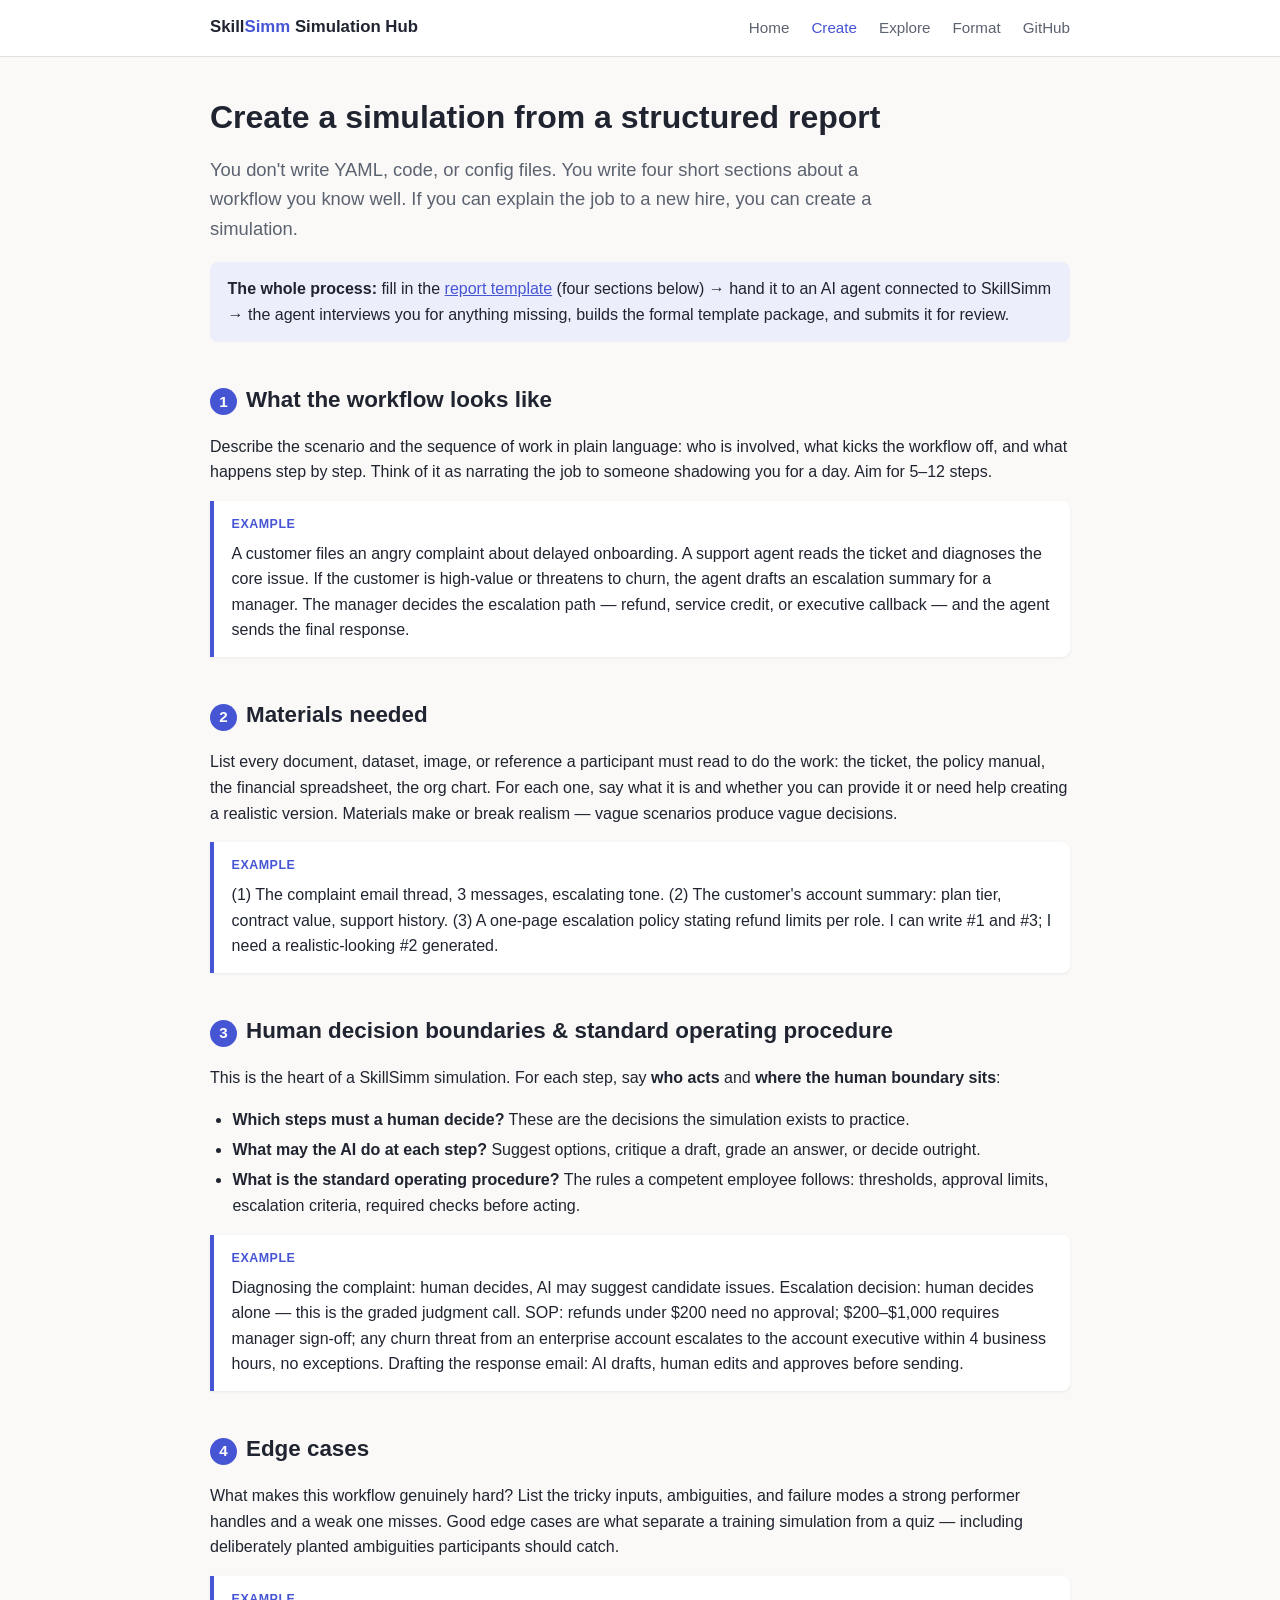
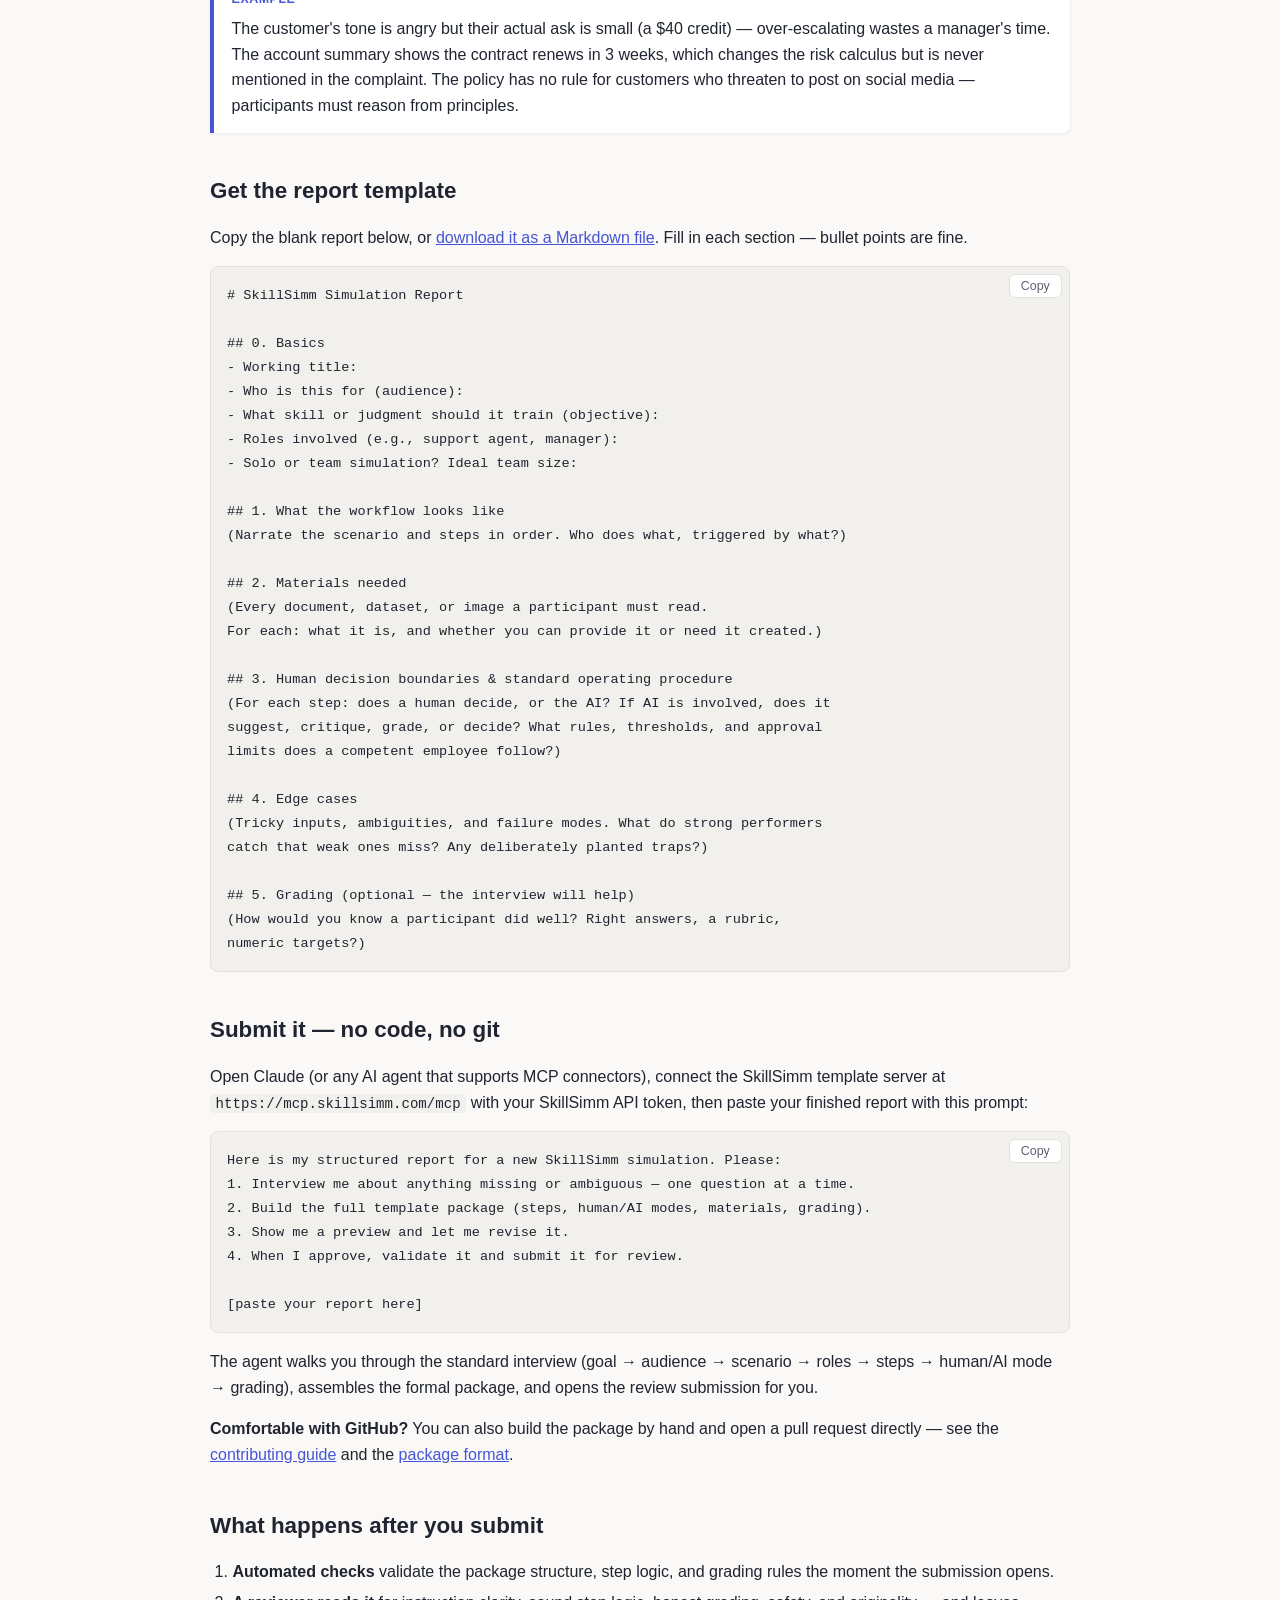
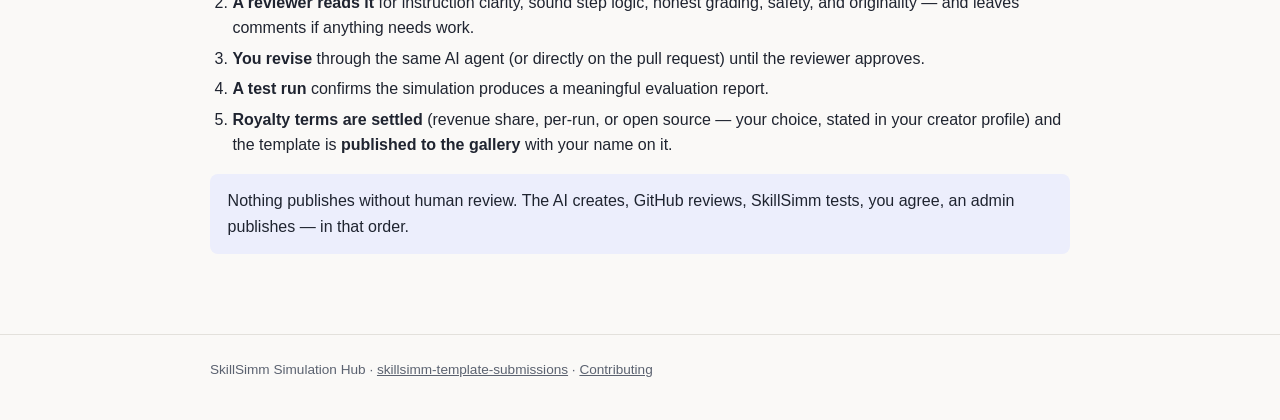
==== docs/create.html @ a235e556 "Add Simulation Hub GitHub Pages site (docs/) Landing, no-code creator guide (structured report), cur" ====
<!DOCTYPE html>
<html lang="en">
<head>
  <meta charset="utf-8">
  <meta name="viewport" content="width=device-width, initial-scale=1">
  <title>Create a simulation — SkillSimm Simulation Hub</title>
  <meta name="description" content="Create a SkillSimm simulation without writing code: fill in a four-section structured report and submit it through an AI agent.">
  <link rel="icon" href="data:image/svg+xml,<svg xmlns=%22http://www.w3.org/2000/svg%22 viewBox=%220 0 100 100%22><text y=%22.9em%22 font-size=%2290%22>🧩</text></svg>">
  <link rel="stylesheet" href="assets/style.css">
</head>
<body>
  <header class="site">
    <div class="wrap">
      <a class="brand" href="index.html">Skill<span>Simm</span> Simulation Hub</a>
      <nav class="site">
        <a href="index.html">Home</a>
        <a href="create.html" aria-current="page">Create</a>
        <a href="explore.html">Explore</a>
        <a href="format.html">Format</a>
        <a href="https://github.com/SkillSimm/skillsimm-template-submissions">GitHub</a>
      </nav>
    </div>
  </header>

  <main>
    <div class="wrap">
      <h1>Create a simulation from a structured report</h1>
      <p class="lede">
        You don't write YAML, code, or config files. You write four short
        sections about a workflow you know well. If you can explain the job to
        a new hire, you can create a simulation.
      </p>

      <div class="callout">
        <strong>The whole process:</strong> fill in the
        <a href="report-template.md" download>report template</a> (four sections
        below) → hand it to an AI agent connected to SkillSimm → the agent
        interviews you for anything missing, builds the formal template package,
        and submits it for review.
      </div>

      <h2><span class="stepnum">1</span>What the workflow looks like</h2>
      <p>
        Describe the scenario and the sequence of work in plain language: who is
        involved, what kicks the workflow off, and what happens step by step.
        Think of it as narrating the job to someone shadowing you for a day.
        Aim for 5–12 steps.
      </p>
      <div class="example">
        <span class="label">Example</span>
        A customer files an angry complaint about delayed onboarding. A support
        agent reads the ticket and diagnoses the core issue. If the customer is
        high-value or threatens to churn, the agent drafts an escalation summary
        for a manager. The manager decides the escalation path — refund, service
        credit, or executive callback — and the agent sends the final response.
      </div>

      <h2><span class="stepnum">2</span>Materials needed</h2>
      <p>
        List every document, dataset, image, or reference a participant must
        read to do the work: the ticket, the policy manual, the financial
        spreadsheet, the org chart. For each one, say what it is and whether you
        can provide it or need help creating a realistic version. Materials make
        or break realism — vague scenarios produce vague decisions.
      </p>
      <div class="example">
        <span class="label">Example</span>
        (1) The complaint email thread, 3 messages, escalating tone.
        (2) The customer's account summary: plan tier, contract value, support
        history. (3) A one-page escalation policy stating refund limits per
        role. I can write #1 and #3; I need a realistic-looking #2 generated.
      </div>

      <h2><span class="stepnum">3</span>Human decision boundaries &amp; standard operating procedure</h2>
      <p>
        This is the heart of a SkillSimm simulation. For each step, say
        <strong>who acts</strong> and <strong>where the human boundary sits</strong>:
      </p>
      <ul>
        <li><strong>Which steps must a human decide?</strong> These are the decisions the simulation exists to practice.</li>
        <li><strong>What may the AI do at each step?</strong> Suggest options, critique a draft, grade an answer, or decide outright.</li>
        <li><strong>What is the standard operating procedure?</strong> The rules a competent employee follows: thresholds, approval limits, escalation criteria, required checks before acting.</li>
      </ul>
      <div class="example">
        <span class="label">Example</span>
        Diagnosing the complaint: human decides, AI may suggest candidate
        issues. Escalation decision: human decides alone — this is the graded
        judgment call. SOP: refunds under $200 need no approval; $200–$1,000
        requires manager sign-off; any churn threat from an enterprise account
        escalates to the account executive within 4 business hours, no
        exceptions. Drafting the response email: AI drafts, human edits and
        approves before sending.
      </div>

      <h2><span class="stepnum">4</span>Edge cases</h2>
      <p>
        What makes this workflow genuinely hard? List the tricky inputs,
        ambiguities, and failure modes a strong performer handles and a weak one
        misses. Good edge cases are what separate a training simulation from a
        quiz — including deliberately planted ambiguities participants should
        catch.
      </p>
      <div class="example">
        <span class="label">Example</span>
        The customer's tone is angry but their actual ask is small (a $40
        credit) — over-escalating wastes a manager's time. The account summary
        shows the contract renews in 3 weeks, which changes the risk calculus
        but is never mentioned in the complaint. The policy has no rule for
        customers who threaten to post on social media — participants must
        reason from principles.
      </div>

      <h2>Get the report template</h2>
      <p>
        Copy the blank report below, or
        <a href="report-template.md" download>download it as a Markdown file</a>.
        Fill in each section — bullet points are fine.
      </p>
      <div class="copy-block">
        <button class="copy" data-target="report-md">Copy</button>
<pre id="report-md"><code># SkillSimm Simulation Report

## 0. Basics
- Working title:
- Who is this for (audience):
- What skill or judgment should it train (objective):
- Roles involved (e.g., support agent, manager):
- Solo or team simulation? Ideal team size:

## 1. What the workflow looks like
(Narrate the scenario and steps in order. Who does what, triggered by what?)

## 2. Materials needed
(Every document, dataset, or image a participant must read.
For each: what it is, and whether you can provide it or need it created.)

## 3. Human decision boundaries &amp; standard operating procedure
(For each step: does a human decide, or the AI? If AI is involved, does it
suggest, critique, grade, or decide? What rules, thresholds, and approval
limits does a competent employee follow?)

## 4. Edge cases
(Tricky inputs, ambiguities, and failure modes. What do strong performers
catch that weak ones miss? Any deliberately planted traps?)

## 5. Grading (optional — the interview will help)
(How would you know a participant did well? Right answers, a rubric,
numeric targets?)
</code></pre>
      </div>

      <h2>Submit it — no code, no git</h2>
      <p>
        Open Claude (or any AI agent that supports MCP connectors), connect the
        SkillSimm template server at
        <code>https://mcp.skillsimm.com/mcp</code> with your SkillSimm API
        token, then paste your finished report with this prompt:
      </p>
      <div class="copy-block">
        <button class="copy" data-target="submit-prompt">Copy</button>
<pre id="submit-prompt"><code>Here is my structured report for a new SkillSimm simulation. Please:
1. Interview me about anything missing or ambiguous — one question at a time.
2. Build the full template package (steps, human/AI modes, materials, grading).
3. Show me a preview and let me revise it.
4. When I approve, validate it and submit it for review.

[paste your report here]</code></pre>
      </div>
      <p>
        The agent walks you through the standard interview
        (goal → audience → scenario → roles → steps → human/AI mode → grading),
        assembles the formal package, and opens the review submission for you.
      </p>
      <p>
        <strong>Comfortable with GitHub?</strong> You can also build the package
        by hand and open a pull request directly — see the
        <a href="https://github.com/SkillSimm/skillsimm-template-submissions/blob/main/CONTRIBUTING.md">contributing guide</a>
        and the <a href="format.html">package format</a>.
      </p>

      <h2>What happens after you submit</h2>
      <ol>
        <li><strong>Automated checks</strong> validate the package structure, step logic, and grading rules the moment the submission opens.</li>
        <li><strong>A reviewer reads it</strong> for instruction clarity, sound step logic, honest grading, safety, and originality — and leaves comments if anything needs work.</li>
        <li><strong>You revise</strong> through the same AI agent (or directly on the pull request) until the reviewer approves.</li>
        <li><strong>A test run</strong> confirms the simulation produces a meaningful evaluation report.</li>
        <li><strong>Royalty terms are settled</strong> (revenue share, per-run, or open source — your choice, stated in your creator profile) and the template is <strong>published to the gallery</strong> with your name on it.</li>
      </ol>

      <div class="callout">
        Nothing publishes without human review. The AI creates, GitHub reviews,
        SkillSimm tests, you agree, an admin publishes — in that order.
      </div>
    </div>
  </main>

  <footer class="site">
    <div class="wrap">
      SkillSimm Simulation Hub ·
      <a href="https://github.com/SkillSimm/skillsimm-template-submissions">skillsimm-template-submissions</a> ·
      <a href="https://github.com/SkillSimm/skillsimm-template-submissions/blob/main/CONTRIBUTING.md">Contributing</a>
    </div>
  </footer>

  <script>
    document.querySelectorAll("button.copy").forEach(function (btn) {
      btn.addEventListener("click", function () {
        var pre = document.getElementById(btn.dataset.target);
        navigator.clipboard.writeText(pre.textContent).then(function () {
          btn.textContent = "Copied!";
          setTimeout(function () { btn.textContent = "Copy"; }, 1500);
        });
      });
    });
  </script>
</body>
</html>
---- docs/assets/style.css ----
/* SkillSimm Simulation Hub — shared styles */

:root {
  --bg: #faf9f7;
  --surface: #ffffff;
  --text: #1f2430;
  --text-muted: #5b6270;
  --accent: #4655d4;
  --accent-soft: #eceefc;
  --border: #e3e1dc;
  --code-bg: #f1f0ec;
  --badge-community-bg: #fdf3e0;
  --badge-community-text: #8a5a11;
  --badge-verified-bg: #e4f4e8;
  --badge-verified-text: #1d6b37;
  --shadow: 0 1px 3px rgba(30, 34, 48, 0.07);
}

@media (prefers-color-scheme: dark) {
  :root {
    --bg: #16181e;
    --surface: #1e212a;
    --text: #e8e9ec;
    --text-muted: #a0a5b1;
    --accent: #8b96f0;
    --accent-soft: #272c45;
    --border: #32363f;
    --code-bg: #262933;
    --badge-community-bg: #3a3020;
    --badge-community-text: #e4b566;
    --badge-verified-bg: #1f3527;
    --badge-verified-text: #7fce97;
    --shadow: 0 1px 3px rgba(0, 0, 0, 0.35);
  }
}

* { box-sizing: border-box; }

body {
  margin: 0;
  background: var(--bg);
  color: var(--text);
  font-family: -apple-system, BlinkMacSystemFont, "Segoe UI", Roboto,
    "Helvetica Neue", Arial, sans-serif;
  line-height: 1.6;
  font-size: 16px;
}

/* ---------- layout ---------- */

.wrap {
  max-width: 900px;
  margin: 0 auto;
  padding: 0 1.25rem;
}

header.site {
  border-bottom: 1px solid var(--border);
  background: var(--surface);
}

header.site .wrap {
  display: flex;
  align-items: center;
  justify-content: space-between;
  flex-wrap: wrap;
  gap: 0.5rem;
  padding-top: 0.9rem;
  padding-bottom: 0.9rem;
}

.brand {
  font-weight: 700;
  font-size: 1.05rem;
  color: var(--text);
  text-decoration: none;
}

.brand span { color: var(--accent); }

nav.site a {
  color: var(--text-muted);
  text-decoration: none;
  margin-left: 1.1rem;
  font-size: 0.95rem;
}

nav.site a:hover, nav.site a[aria-current="page"] {
  color: var(--accent);
}

main { padding: 2.5rem 0 4rem; }

footer.site {
  border-top: 1px solid var(--border);
  color: var(--text-muted);
  font-size: 0.85rem;
  padding: 1.5rem 0 2.5rem;
}

footer.site a { color: var(--text-muted); }

/* ---------- typography ---------- */

h1 { font-size: 2rem; line-height: 1.25; margin: 0 0 0.75rem; }
h2 { font-size: 1.4rem; margin: 2.5rem 0 0.75rem; }
h3 { font-size: 1.1rem; margin: 1.75rem 0 0.5rem; }

p.lede {
  font-size: 1.15rem;
  color: var(--text-muted);
  max-width: 44rem;
}

a { color: var(--accent); }

ul, ol { padding-left: 1.4rem; }
li { margin: 0.3rem 0; }

/* ---------- components ---------- */

.btn {
  display: inline-block;
  background: var(--accent);
  color: #fff;
  padding: 0.6rem 1.2rem;
  border-radius: 8px;
  text-decoration: none;
  font-weight: 600;
  border: none;
  font-size: 1rem;
  cursor: pointer;
}

.btn.secondary {
  background: var(--accent-soft);
  color: var(--accent);
}

.btn:hover { filter: brightness(1.08); }

.card-grid {
  display: grid;
  grid-template-columns: repeat(auto-fit, minmax(260px, 1fr));
  gap: 1.25rem;
  margin: 1.5rem 0;
}

.card {
  background: var(--surface);
  border: 1px solid var(--border);
  border-radius: 12px;
  padding: 1.4rem;
  box-shadow: var(--shadow);
}

.card h2, .card h3 { margin-top: 0; }

.badge {
  display: inline-block;
  font-size: 0.75rem;
  font-weight: 600;
  padding: 0.15rem 0.6rem;
  border-radius: 999px;
  vertical-align: middle;
}

.badge.community { background: var(--badge-community-bg); color: var(--badge-community-text); }
.badge.verified  { background: var(--badge-verified-bg);  color: var(--badge-verified-text); }

.meta {
  color: var(--text-muted);
  font-size: 0.88rem;
  margin: 0.4rem 0;
}

.meta strong { color: var(--text); font-weight: 600; }

/* pipeline strip on the landing page */
.pipeline {
  display: flex;
  flex-wrap: wrap;
  gap: 0.6rem;
  align-items: center;
  margin: 1.25rem 0;
  padding: 0;
  list-style: none;
}

.pipeline li {
  background: var(--accent-soft);
  color: var(--accent);
  border-radius: 8px;
  padding: 0.45rem 0.9rem;
  font-weight: 600;
  font-size: 0.92rem;
  margin: 0;
}

.pipeline li::after {
  content: "";
}

.pipeline .arrow {
  background: none;
  color: var(--text-muted);
  padding: 0;
  font-weight: 400;
}

/* code + pre */
code {
  background: var(--code-bg);
  border-radius: 4px;
  padding: 0.1rem 0.35rem;
  font-size: 0.88em;
  font-family: ui-monospace, SFMono-Regular, Menlo, Consolas, monospace;
}

pre {
  background: var(--code-bg);
  border: 1px solid var(--border);
  border-radius: 8px;
  padding: 1rem;
  overflow-x: auto;
  line-height: 1.5;
}

pre code { background: none; padding: 0; font-size: 0.85rem; }

/* copy-block: pre with a copy button */
.copy-block { position: relative; }

.copy-block button.copy {
  position: absolute;
  top: 0.5rem;
  right: 0.5rem;
  font-size: 0.78rem;
  padding: 0.25rem 0.7rem;
  border-radius: 6px;
  border: 1px solid var(--border);
  background: var(--surface);
  color: var(--text-muted);
  cursor: pointer;
}

.copy-block button.copy:hover { color: var(--accent); border-color: var(--accent); }

/* tables */
.table-scroll { overflow-x: auto; }

table {
  border-collapse: collapse;
  width: 100%;
  margin: 1rem 0;
  font-size: 0.92rem;
}

th, td {
  text-align: left;
  padding: 0.55rem 0.8rem;
  border-bottom: 1px solid var(--border);
  vertical-align: top;
}

th { color: var(--text-muted); font-weight: 600; }

/* example / callout boxes */
.example {
  background: var(--surface);
  border-left: 4px solid var(--accent);
  border-radius: 0 8px 8px 0;
  padding: 0.9rem 1.1rem;
  margin: 1rem 0;
  box-shadow: var(--shadow);
}

.example .label {
  font-size: 0.78rem;
  font-weight: 700;
  letter-spacing: 0.04em;
  text-transform: uppercase;
  color: var(--accent);
  display: block;
  margin-bottom: 0.35rem;
}

.callout {
  background: var(--accent-soft);
  border-radius: 8px;
  padding: 0.9rem 1.1rem;
  margin: 1rem 0;
}

/* numbered step sections on create.html */
.stepnum {
  display: inline-flex;
  align-items: center;
  justify-content: center;
  width: 1.7rem;
  height: 1.7rem;
  border-radius: 50%;
  background: var(--accent);
  color: #fff;
  font-size: 0.95rem;
  font-weight: 700;
  margin-right: 0.55rem;
}

img { max-width: 100%; }
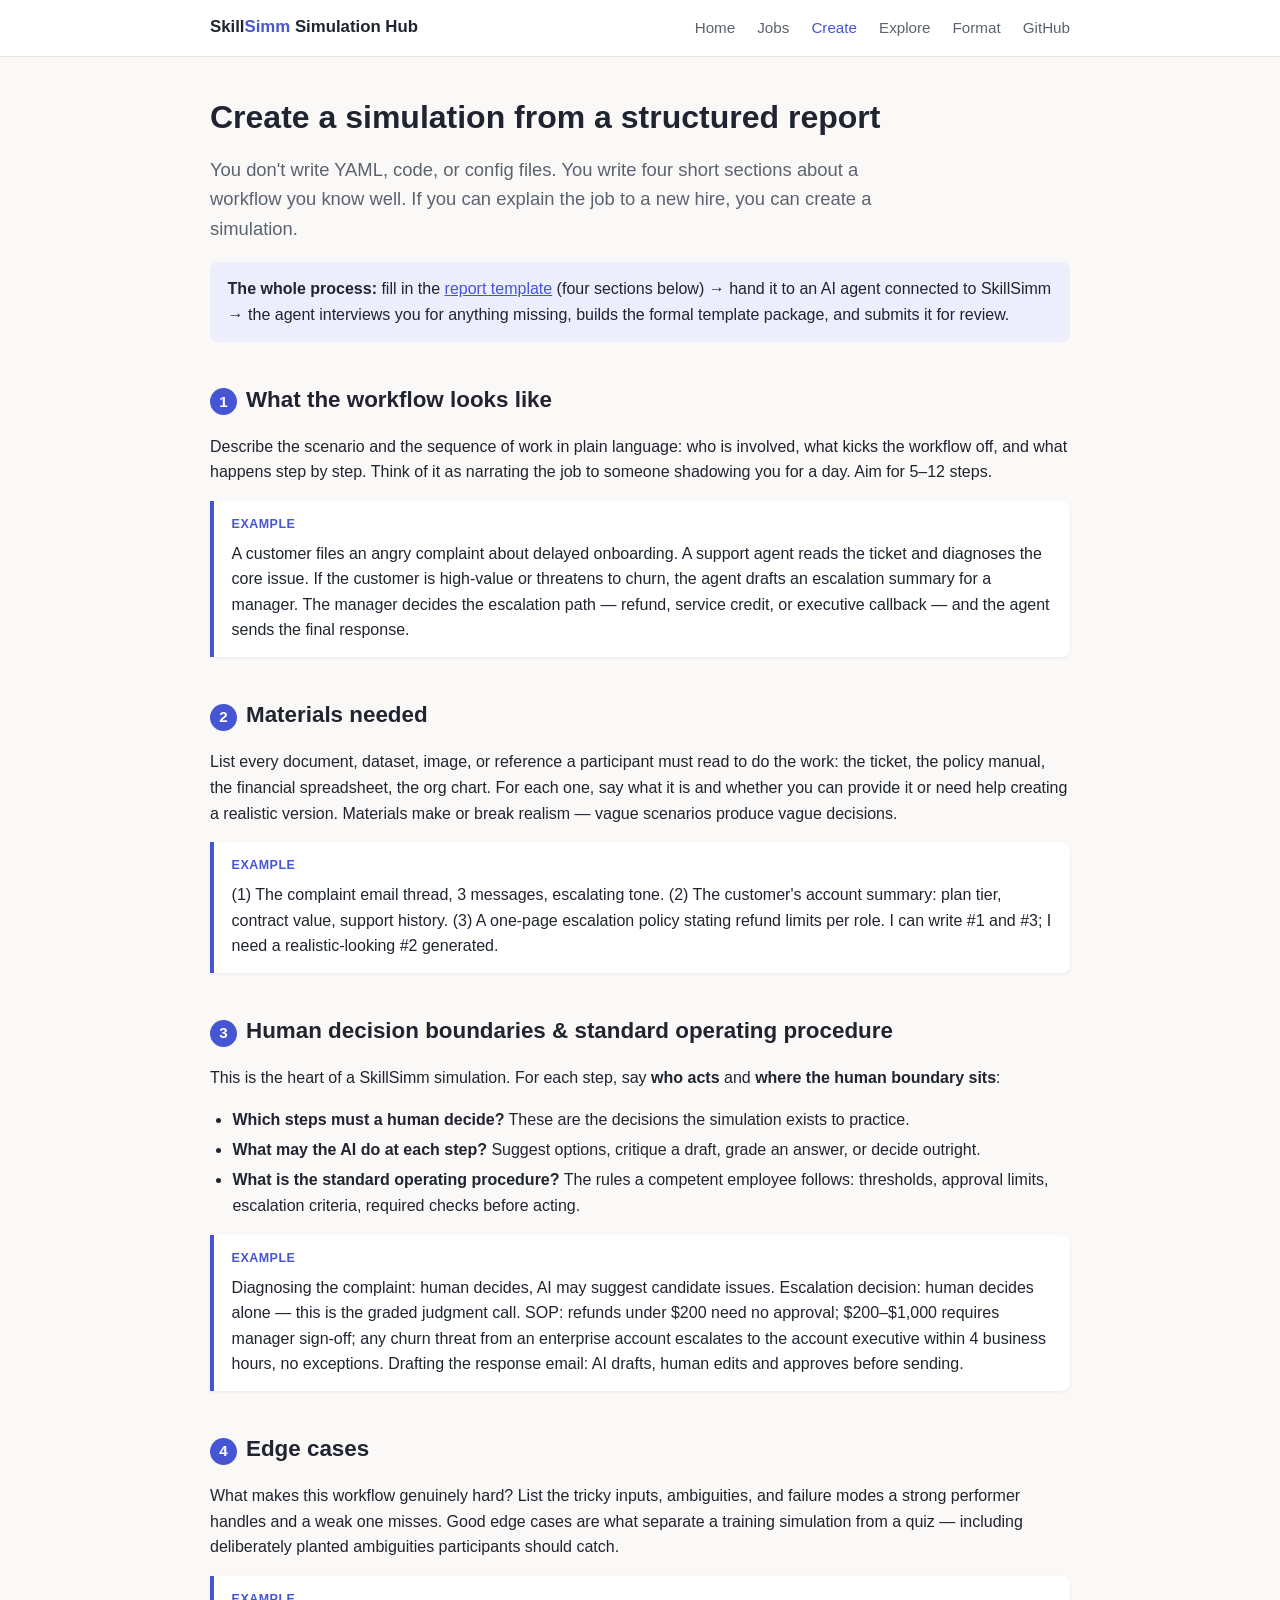
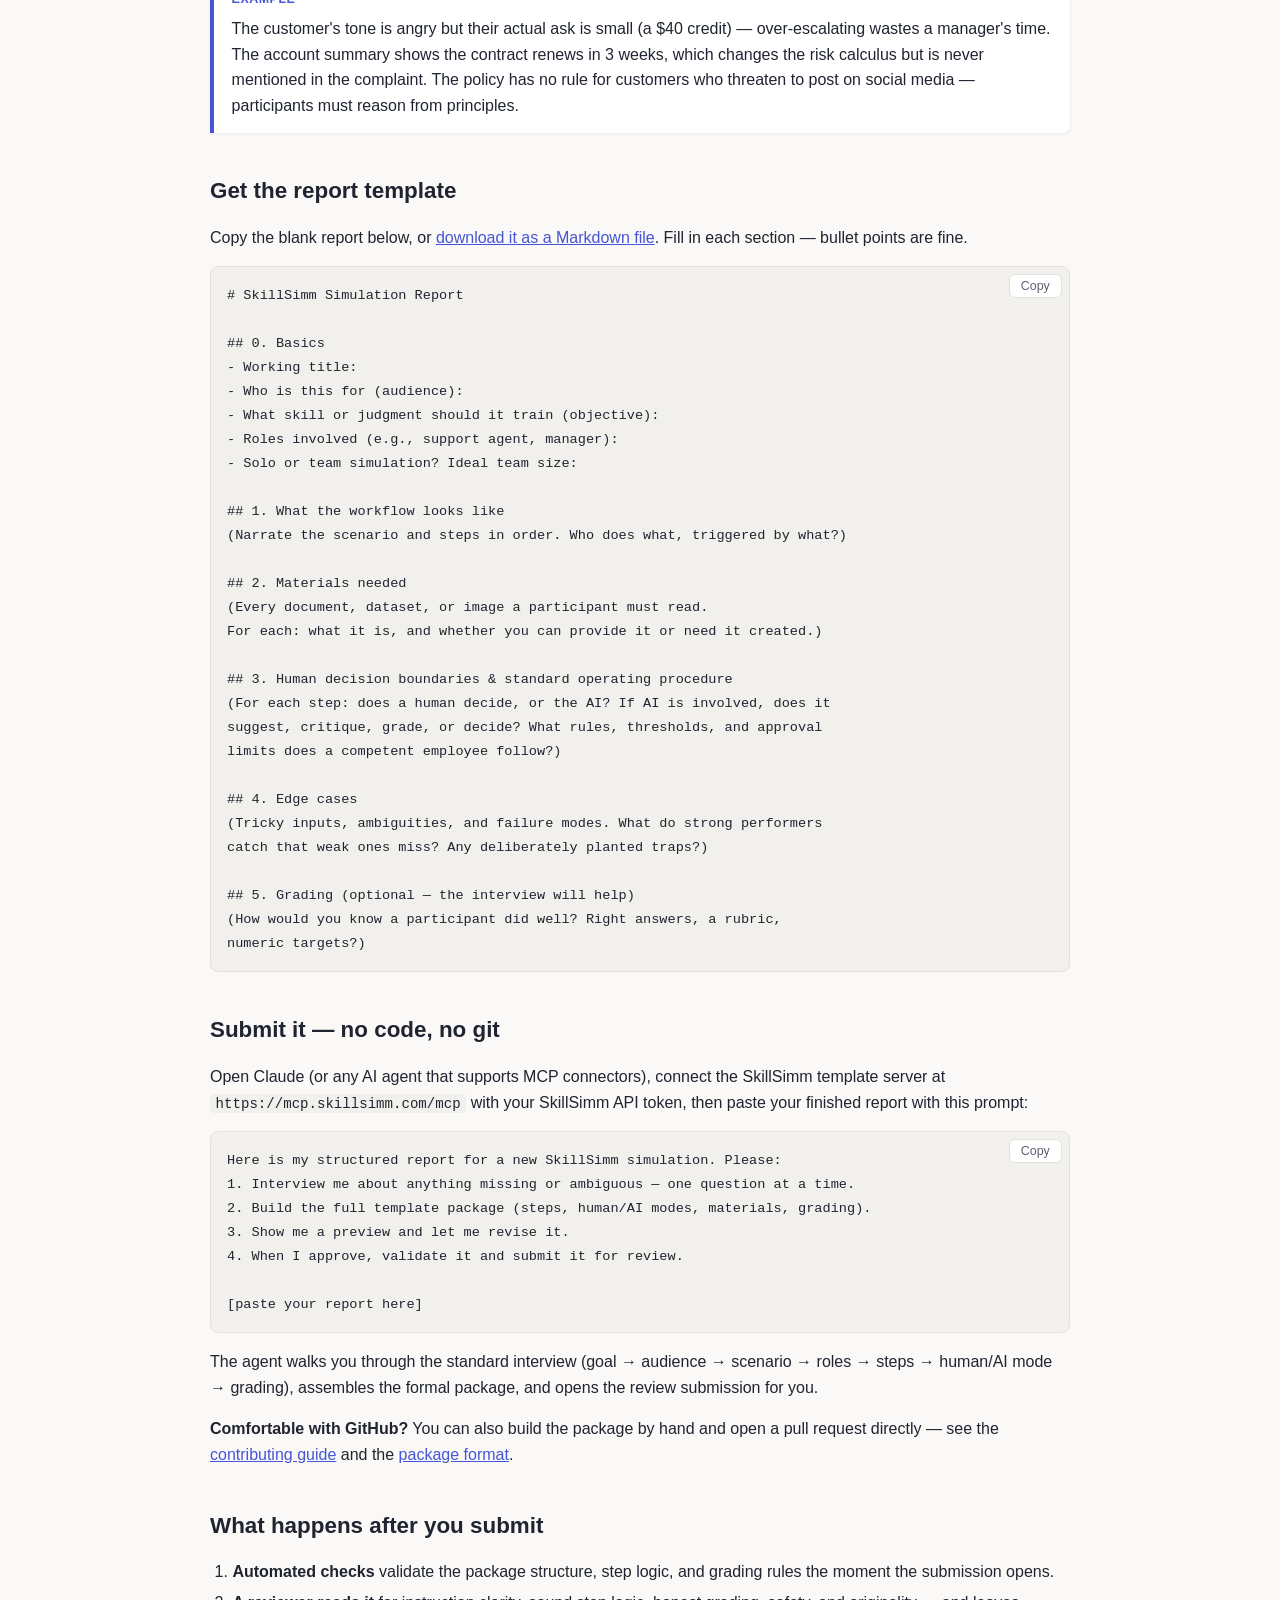
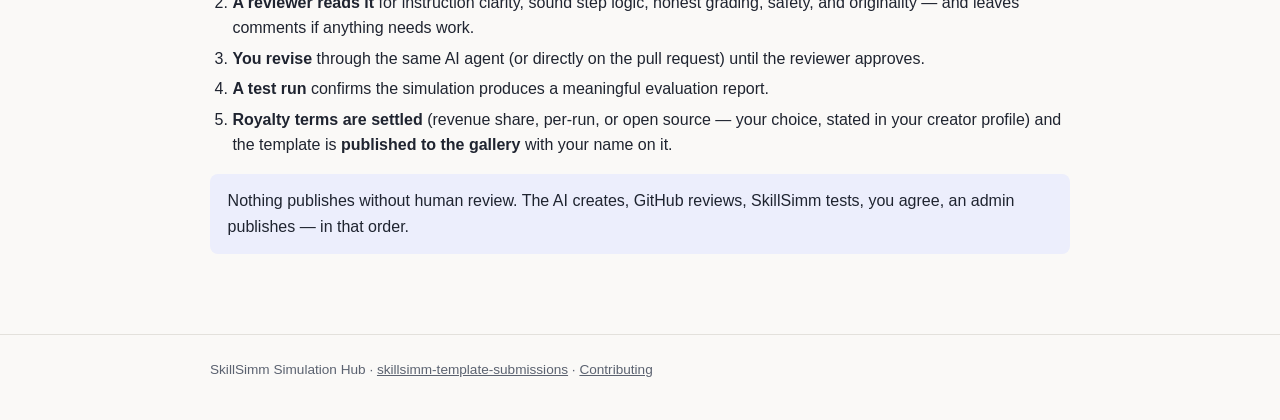
==== commit bfb8357f: "update index page" ====
--- a/docs/create.html
+++ b/docs/create.html
@@ -14,6 +14,7 @@
       <a class="brand" href="index.html">Skill<span>Simm</span> Simulation Hub</a>
       <nav class="site">
         <a href="index.html">Home</a>
+        <a href="jobs.html">Jobs</a>
         <a href="create.html" aria-current="page">Create</a>
         <a href="explore.html">Explore</a>
         <a href="format.html">Format</a>
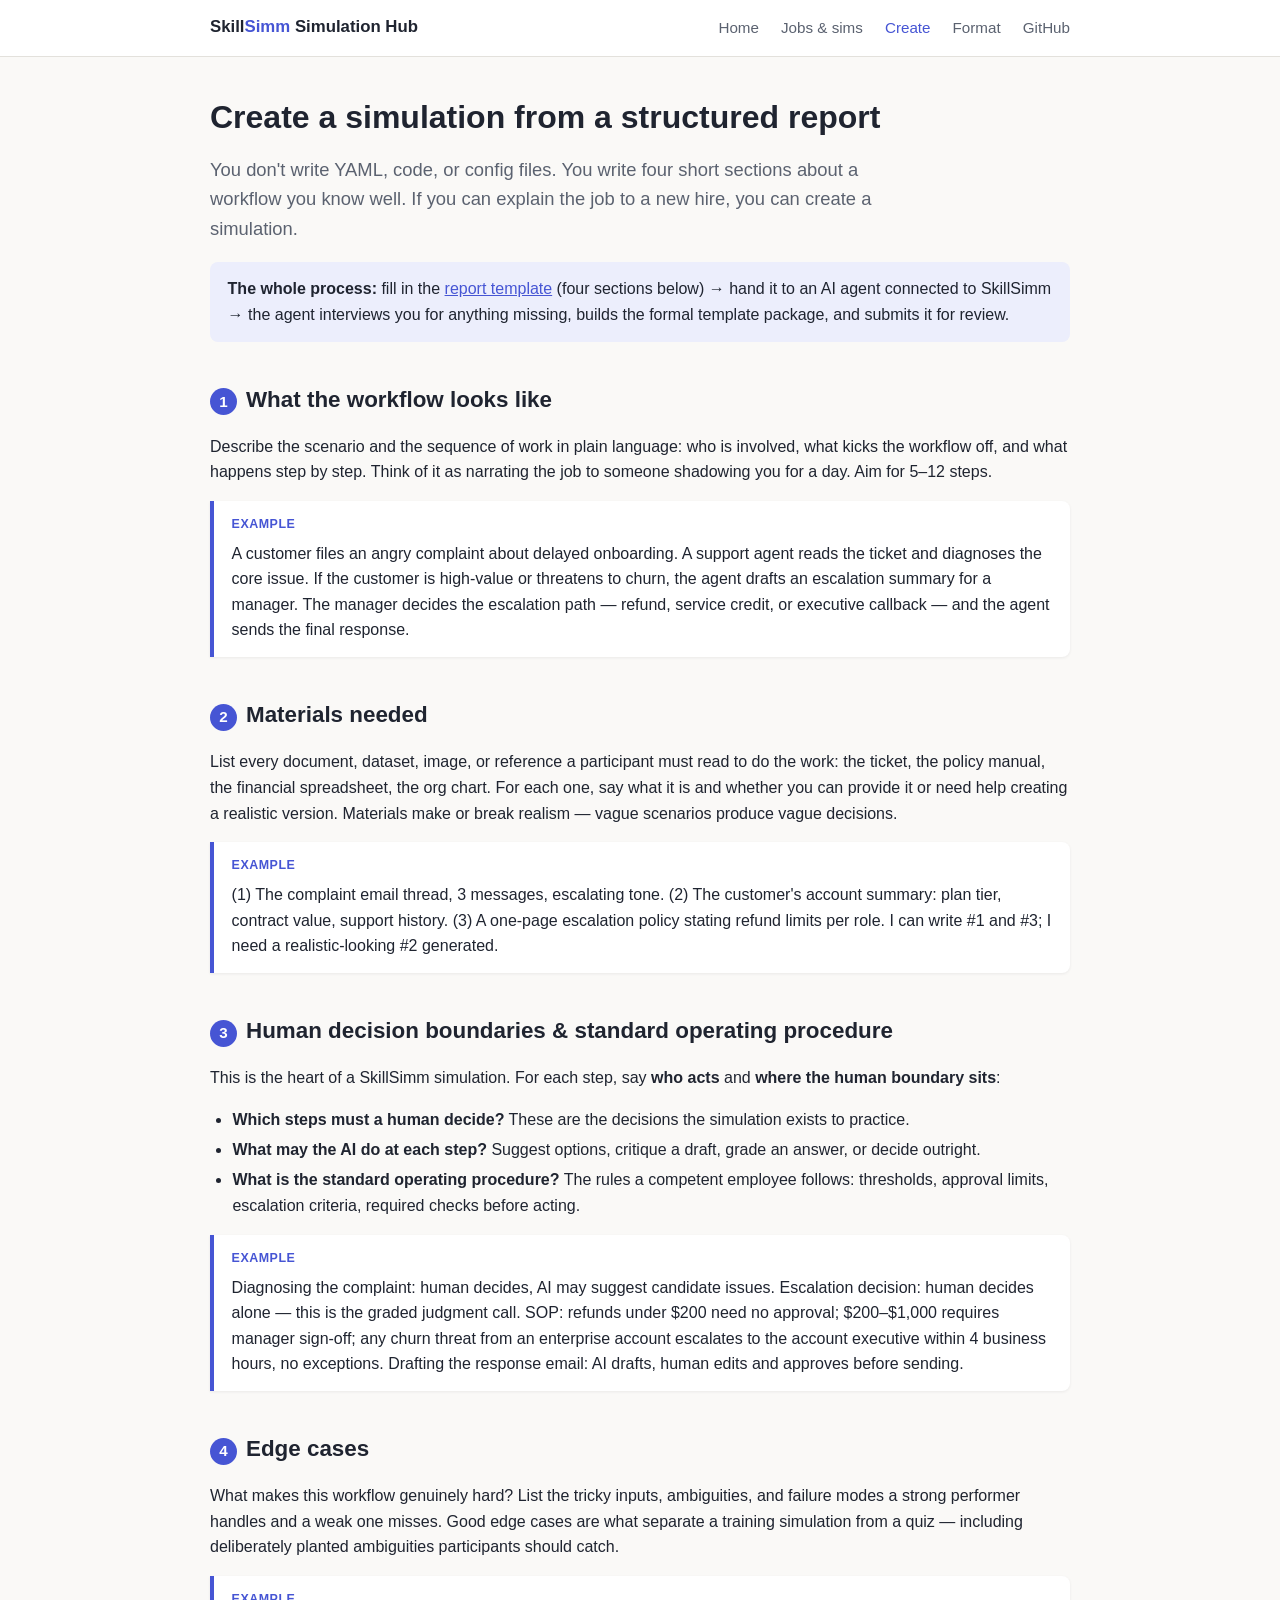
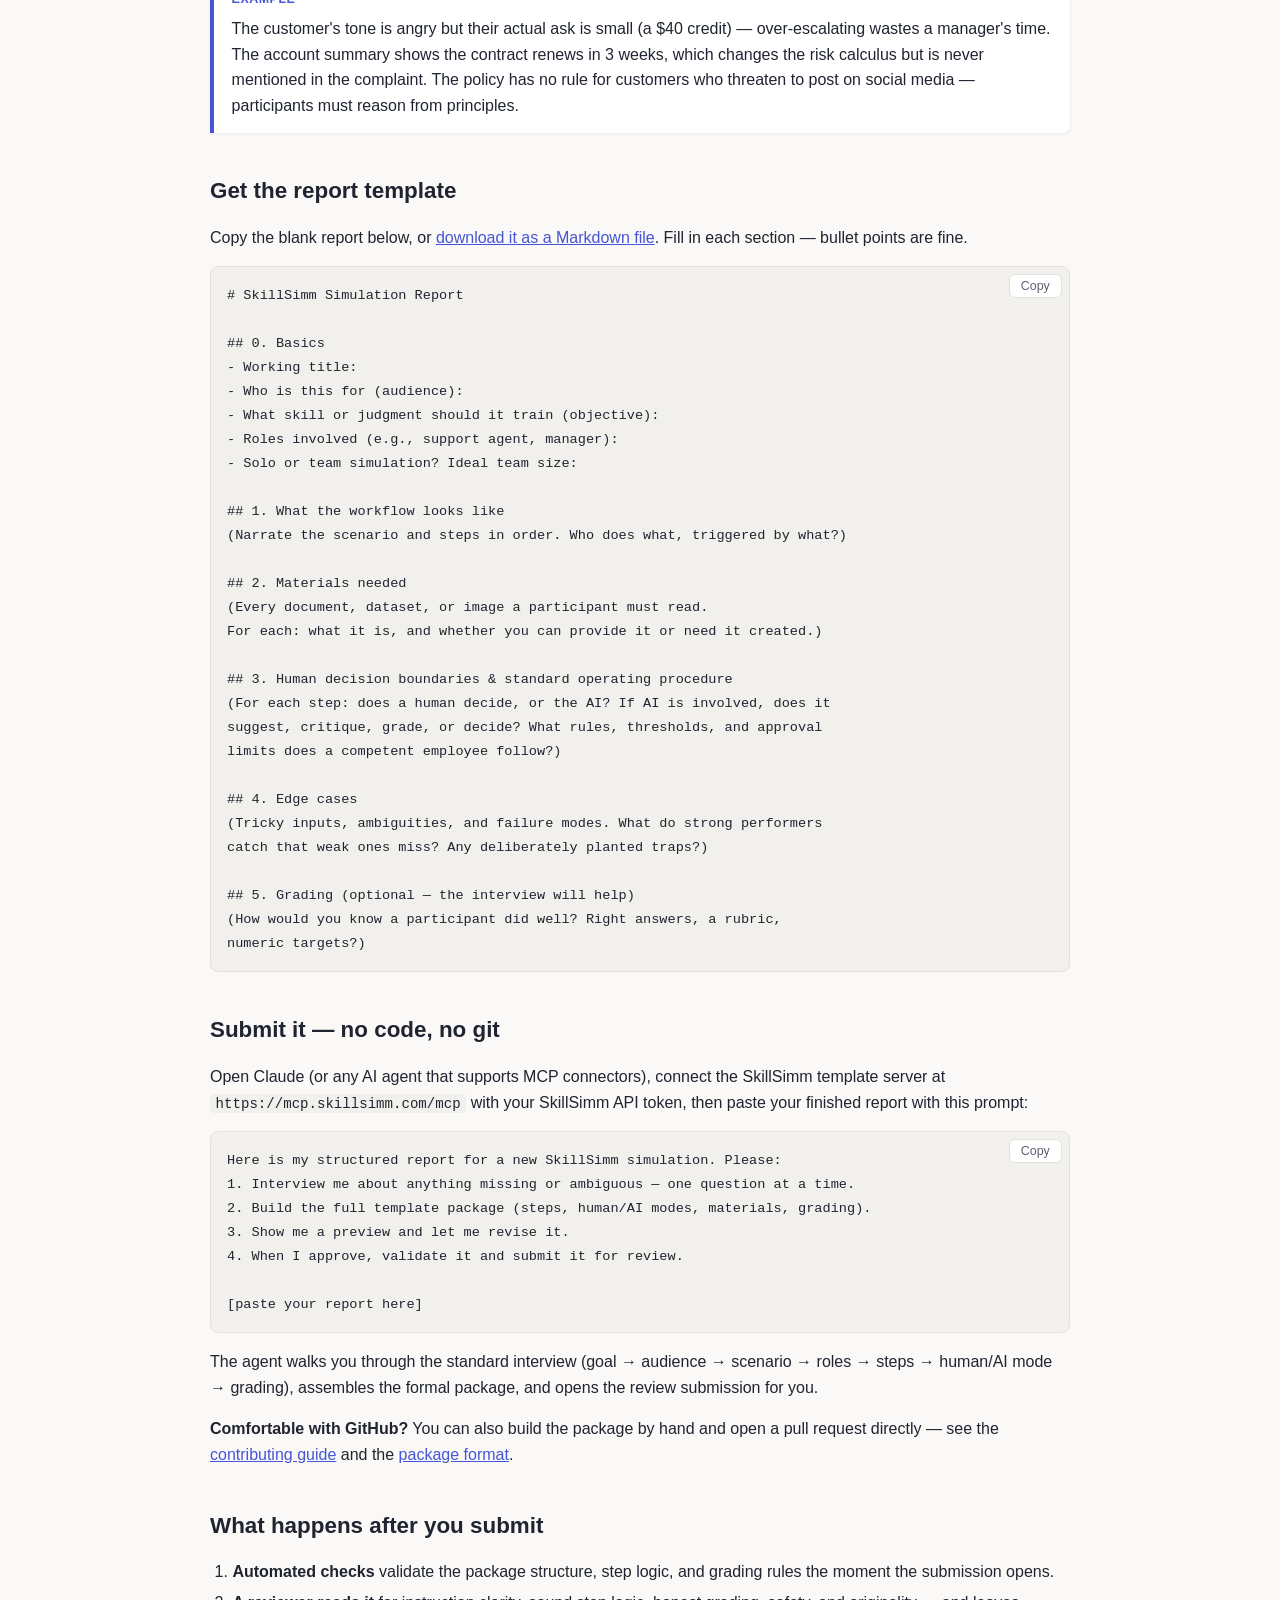
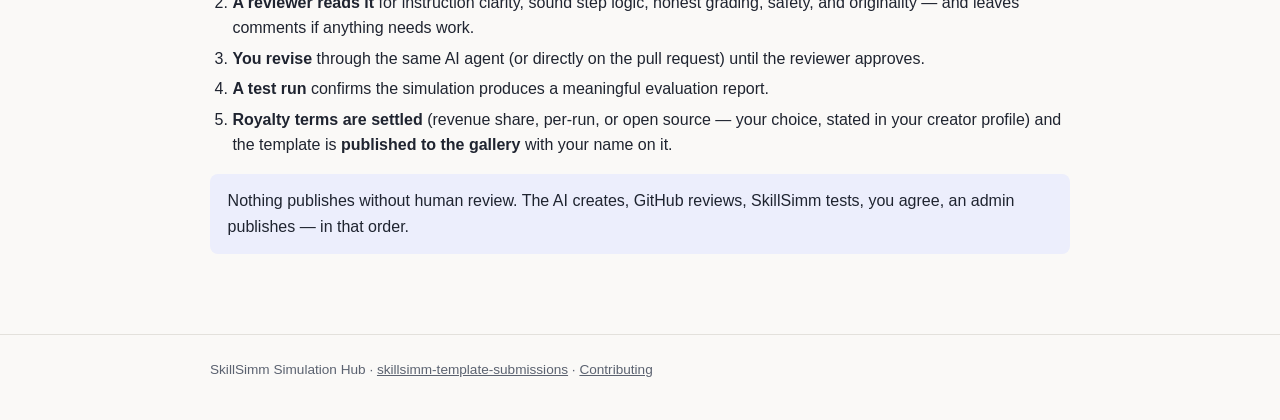
==== commit 52fe7aa9: "update" ====
--- a/docs/create.html
+++ b/docs/create.html
@@ -14,9 +14,8 @@
       <a class="brand" href="index.html">Skill<span>Simm</span> Simulation Hub</a>
       <nav class="site">
         <a href="index.html">Home</a>
-        <a href="jobs.html">Jobs</a>
+        <a href="jobs.html">Jobs &amp; sims</a>
         <a href="create.html" aria-current="page">Create</a>
-        <a href="explore.html">Explore</a>
         <a href="format.html">Format</a>
         <a href="https://github.com/SkillSimm/skillsimm-template-submissions">GitHub</a>
       </nav>
--- a/docs/assets/style.css
+++ b/docs/assets/style.css
@@ -308,3 +308,21 @@
 }
 
 img { max-width: 100%; }
+
+/* Embedded pages use the landing page's light palette even in dark mode. */
+html.embedded { color-scheme: light; --bg: #faf8f4; --surface: #fff;
+  --text: #1f2430; --text-muted: #5b6270; --accent: #4655d4;
+  --accent-soft: #eceefc; --border: #e3e1dc; --code-bg: #f1f0ec; }
+.embedded header.site, .embedded footer.site { display: none; }
+.embedded main { padding: 1.5rem 0; }
+.embedded .wrap { max-width: 1280px; }
+a:focus-visible, button:focus-visible, input:focus-visible, select:focus-visible {
+  outline: 3px solid var(--accent); outline-offset: 3px;
+}
+.card-grid { grid-template-columns: repeat(auto-fit, minmax(min(260px, 100%), 1fr)); }
+.sim-match { margin-bottom: .7rem; }
+.sim-match small { display: block; min-width: 150px; }
+@media (max-width: 600px) {
+  .jobs-controls input, .jobs-controls select { max-width: 100%; }
+  table.jobs { min-width: 650px; }
+}
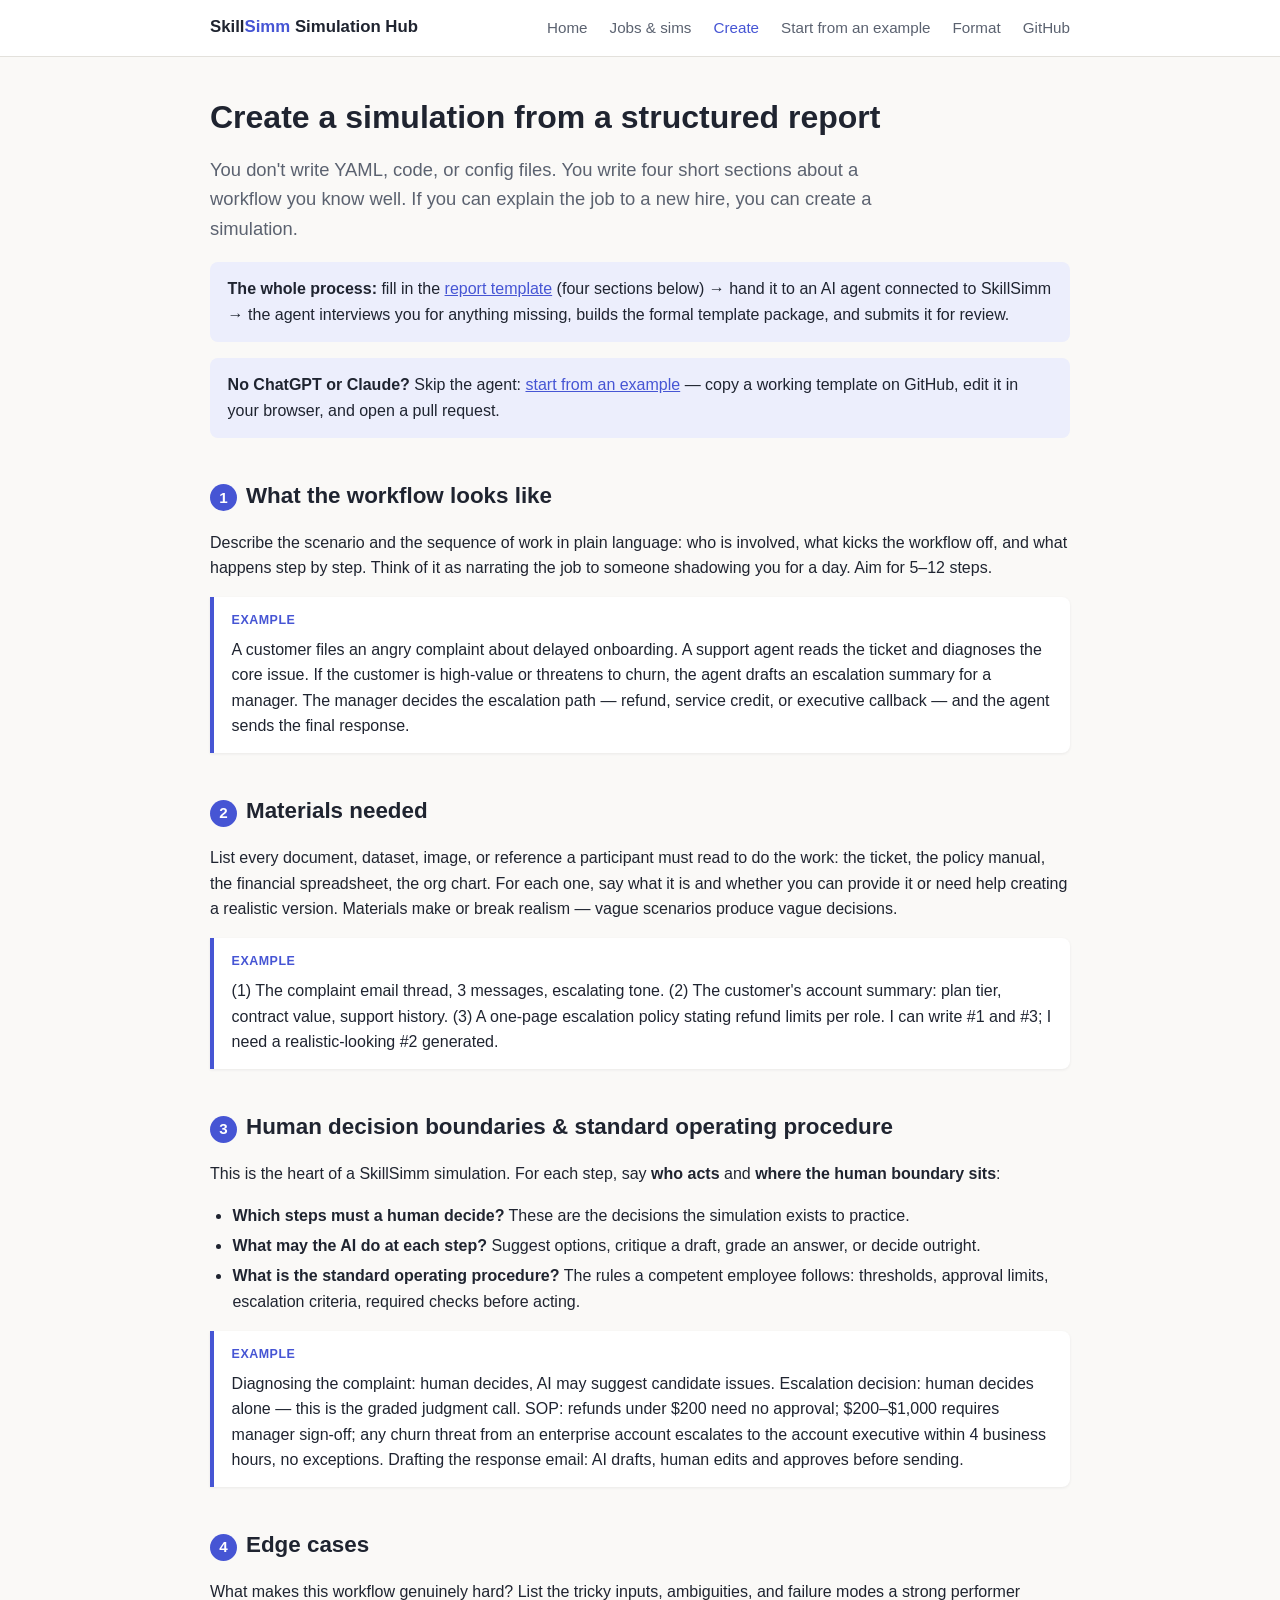
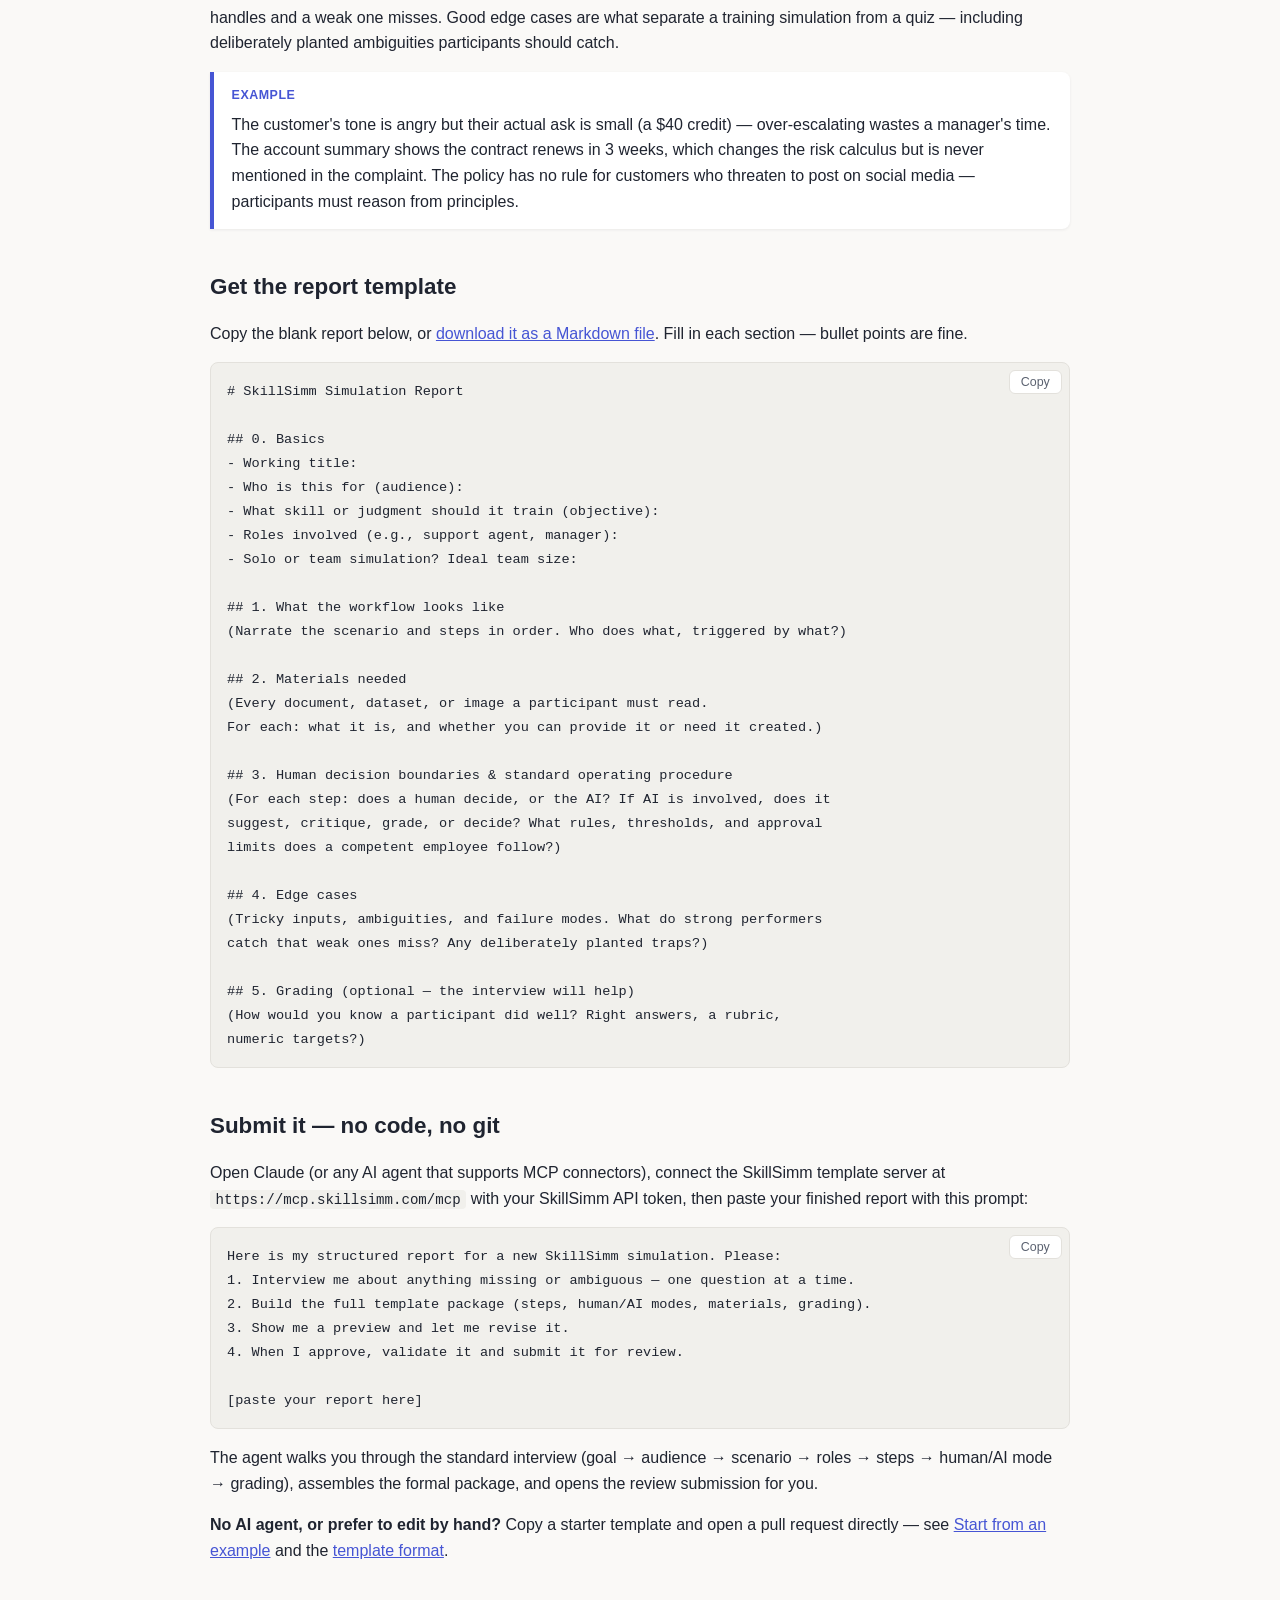
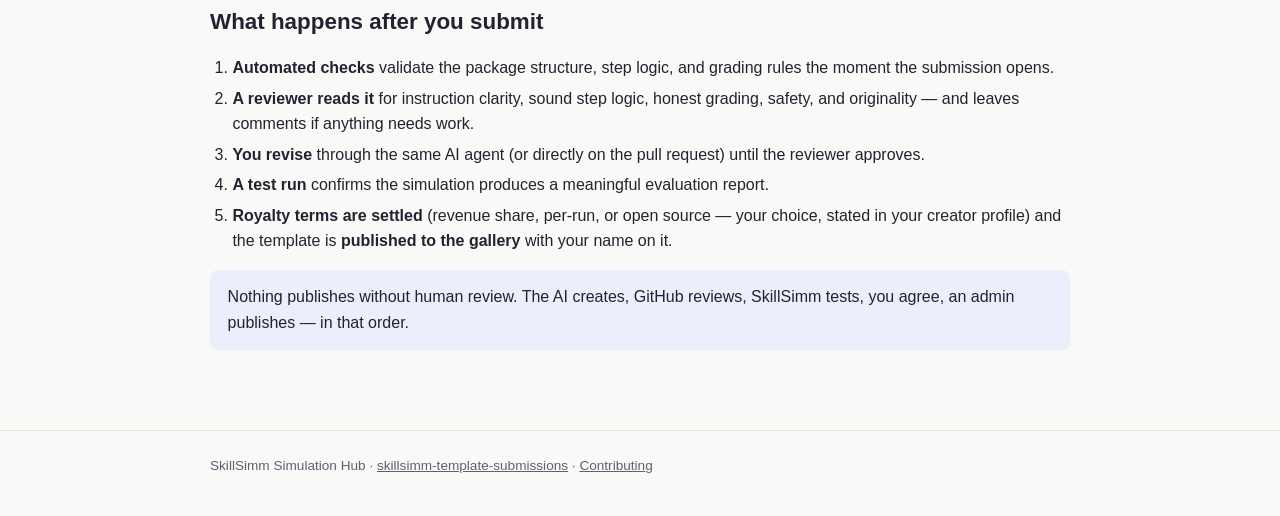
==== commit b96cedf0: "added" ====
--- a/docs/create.html
+++ b/docs/create.html
@@ -16,6 +16,7 @@
         <a href="index.html">Home</a>
         <a href="jobs.html">Jobs &amp; sims</a>
         <a href="create.html" aria-current="page">Create</a>
+        <a href="edit.html">Start from an example</a>
         <a href="format.html">Format</a>
         <a href="https://github.com/SkillSimm/skillsimm-template-submissions">GitHub</a>
       </nav>
@@ -39,6 +40,12 @@
         and submits it for review.
       </div>
 
+      <div class="callout">
+        <strong>No ChatGPT or Claude?</strong> Skip the agent:
+        <a href="edit.html">start from an example</a> — copy a working template on
+        GitHub, edit it in your browser, and open a pull request.
+      </div>
+
       <h2><span class="stepnum">1</span>What the workflow looks like</h2>
       <p>
         Describe the scenario and the sequence of work in plain language: who is
@@ -172,10 +179,10 @@
         assembles the formal package, and opens the review submission for you.
       </p>
       <p>
-        <strong>Comfortable with GitHub?</strong> You can also build the package
-        by hand and open a pull request directly — see the
-        <a href="https://github.com/SkillSimm/skillsimm-template-submissions/blob/main/CONTRIBUTING.md">contributing guide</a>
-        and the <a href="format.html">package format</a>.
+        <strong>No AI agent, or prefer to edit by hand?</strong> Copy a starter
+        template and open a pull request directly — see
+        <a href="edit.html">Start from an example</a> and the
+        <a href="format.html#app-format">template format</a>.
       </p>
 
       <h2>What happens after you submit</h2>
